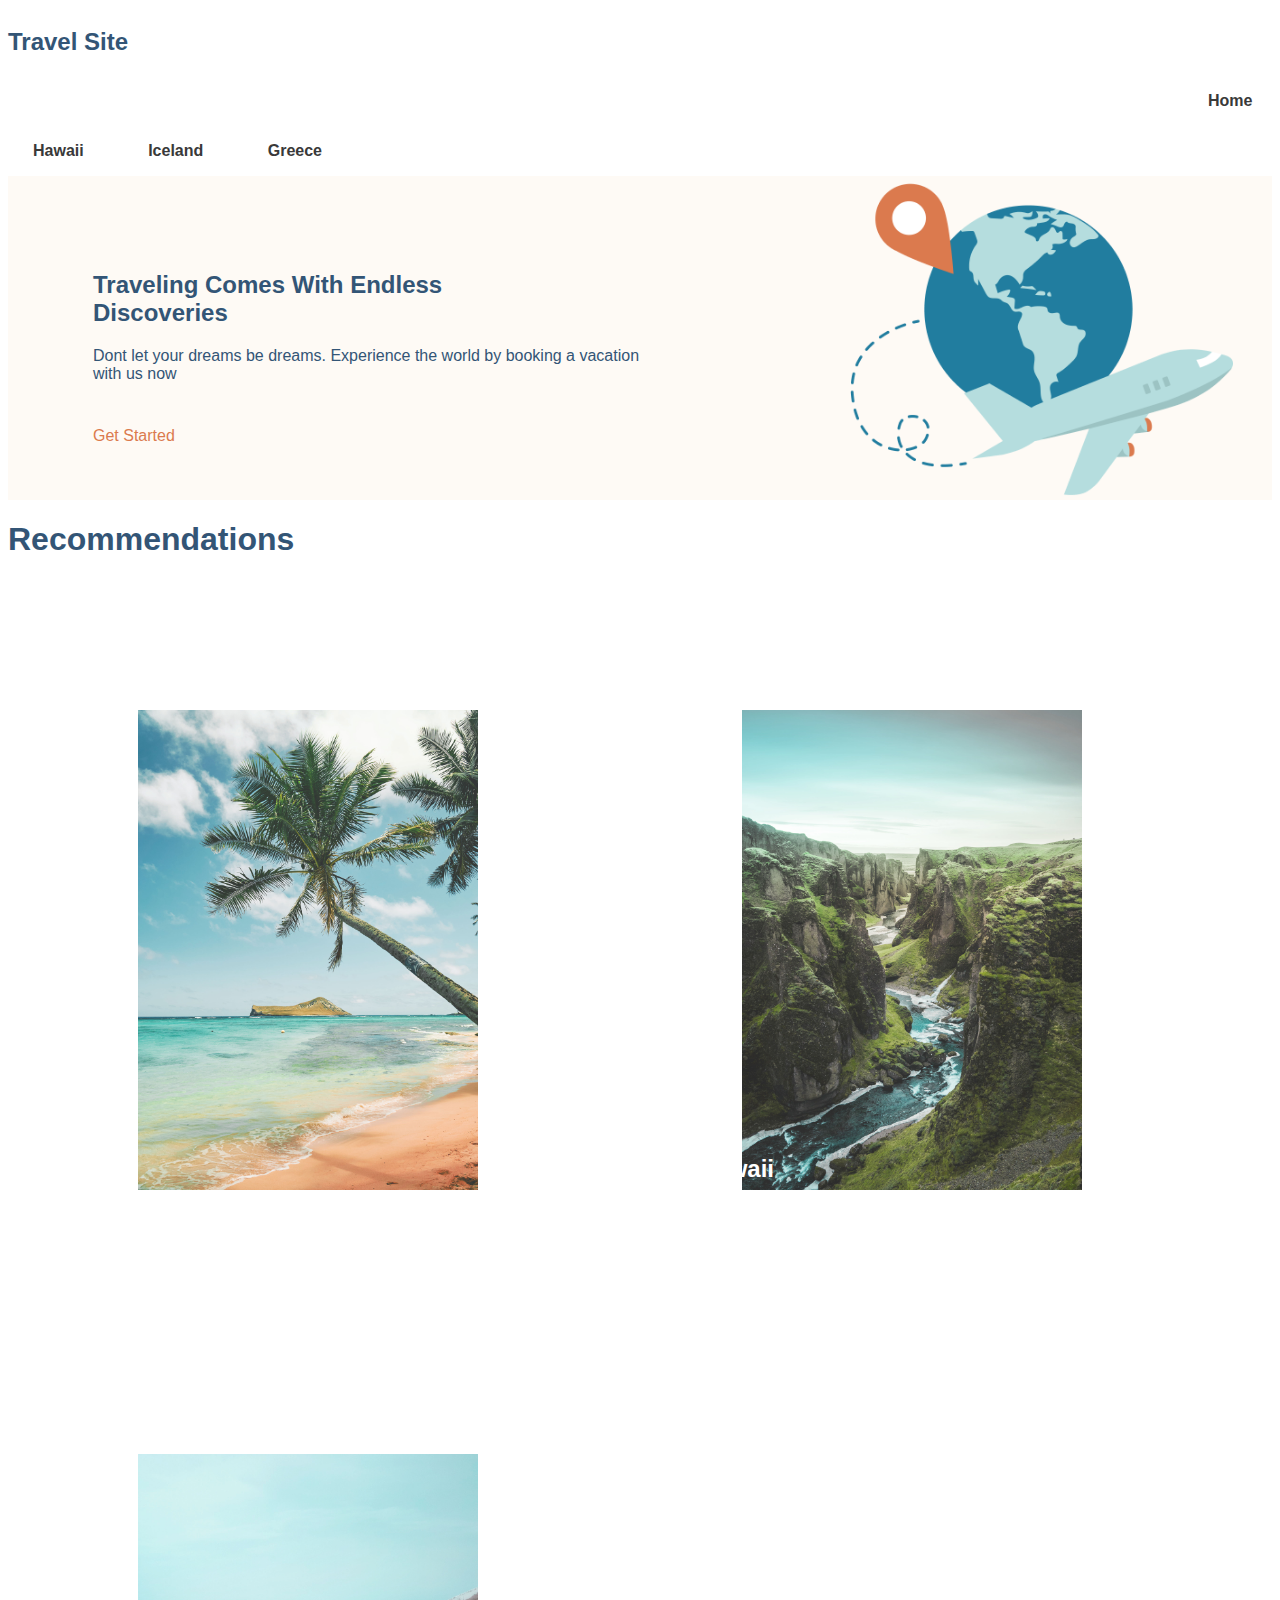
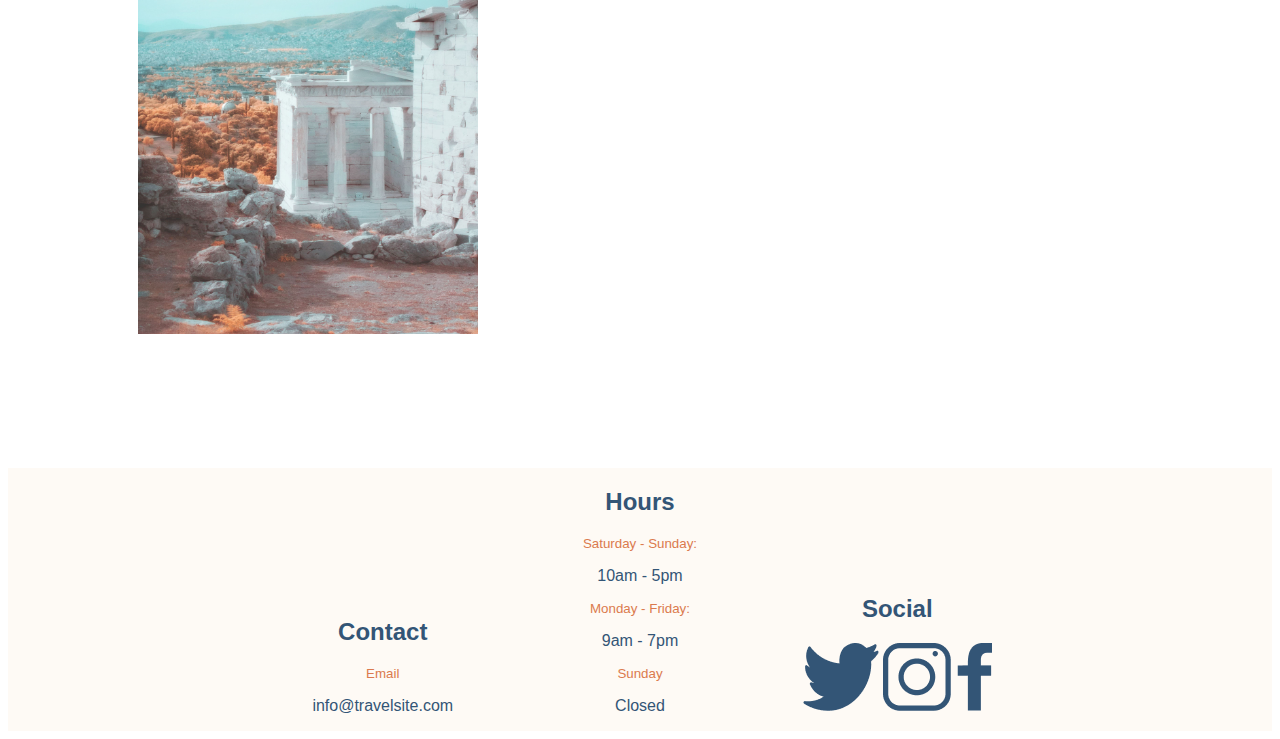
==== sebastian-kruszewski-travelsite/index.html @ a26eeb95 "Initial commit" ====
<!DOCTYPE html>
<html lang="en">
<head>
    <meta charset="UTF-8">
    <meta http-equiv="X-UA-Compatible" content="IE=edge">
    <meta name="viewport" content="width=device-width, initial-scale=1.0">
    <title>Travel Site</title>
    <link rel="stylesheet" href="../sebastian-kruszewski-travelsite/css/reset.css">
    <link rel="stylesheet" href="../sebastian-kruszewski-travelsite/css/global.css">
    <link rel="stylesheet" href="../sebastian-kruszewski-travelsite/css/main.css">
</head>
<body>
    <header>
        <nav>
                    <li><a class="blue-text" href="/"><h2>Travel Site</h2></a></li> <!--remove li -->
                    <li><a href="/"><p class="nav-links nav-links-pushoff">Home</p></a></li>
                    <li><a href="/menu.html"><p class="nav-links">Hawaii</p></a></li>
                    <li><a href="/"><p class="nav-links">Iceland</p></a></li>
                    <li><a href="/"><p class="nav-links">Greece</p></a></li>
        </nav>
        <section class="hero-container">
                <h2 class="hero-big-text blue-text">Traveling Comes With Endless Discoveries</h2>
                <p class="hero-index-text blue-small-text">Dont let your dreams be dreams. Experience the world by booking a vacation with us now</p>
                <a href="/"><p class="hero-get-started-button">Get Started</p></a>
            <div class="hero-container-image"><!--remove li -->
                <img class="hero-container-image" src="../sebastian-kruszewski-travelsite/assests/hero.png"></div>
        </section>
    </header>
<!--add main section -->
        <section class="destination-cards-container">
                    <h1 class="blue-text">Recommendations</h1>
                    </div>
                    <div class="destination-cards">
                        <a href="/"><img src="../sebastian-kruszewski-travelsite/assests/hawaii.jpg" alt="hawaii" class="item-pic"></a>
                        <h2 class="desination-cards-text">Hawaii</h2>
                    </div>
                    <div class="destination-cards">
                        <a href="/"><img src="../sebastian-kruszewski-travelsite/assests/iceland.jpg" alt="iceland" class="item-pic"></a>
                        <h2 class="desination-cards-text">Iceland</h2>
                    </div>
                    <div class="destination-cards">
                        <a href="/"><img src="../sebastian-kruszewski-travelsite/assests/greece.jpg" alt="greece" class="item-pic"></a>
                        <h2 class="desination-cards-text">Greece</h2>
                    </div>
                </div>
        </section>
<!--add footer section -->
        <section class="footer">
            <div class="footer-address">
                <h2 class="blue-text">Contact</h2>
                <p class="footer-gold-text">Email</p>
                <p class="blue-small-text">info@travelsite.com</p> 
            </div>
            <div class="footer-hours">
                <h2 class="blue-text">Hours</h2>
                    <p class="footer-gold-text">Saturday - Sunday:</p>
                        <p class="blue-small-text"> 10am - 5pm</p>
                    <p class="footer-gold-text">Monday - Friday:</p>
                        <p class="blue-small-text"> 9am - 7pm</p>
                    <p class="footer-gold-text">Sunday</p>
                        <p class="blue-small-text"> Closed </p>
            </div>
            <div class="footer-social">
                <h2 class="blue-text">Social</h2>
                <a href="www.Twitter.com"><img src="../sebastian-kruszewski-travelsite/assests/icon-twitter.png"></a> <a href="www.Instagram.com"><img src="../sebastian-kruszewski-travelsite/assests/icon-instagram.png"></a> <a href="www.facebook.com"><img src="../sebastian-kruszewski-travelsite/assests/icon-facebook.png"></a>
            </div>
        </section>
</body>
</html>
---- sebastian-kruszewski-travelsite/css/global.css ----
*,
*::before,
*::after {
  box-sizing: border-box;
  font-family: Verdana, Geneva, Tahoma, sans-serif, sans-serif;
}

.footer {
    width: 100%;
    display: inline-block;
    text-align: center;
    background-color: #FEFAF5;
}

.footer-hours {
        width: 20%;
        display:inline-block;
        }

.footer-address {
            width: 20%;
            display: inline-block;
            }


.footer-social {
                width: 20%;
                display: inline-block;
                text-align: center;
              }

.footer-gold-text {
color: #DB7A4E;
font-size: smaller;

}

li a {
                text-decoration: none;
                color:#393939;
                text-align: center;
                font-weight: bold;
                
                 }

li {
                    display: inline-block;
                    margin-right: 35px; /* add spacing between items */
                    text-decoration: none;
                }
nav {
    background-color: #FFFFFF;
}

.nav-links {
padding-left: 25px;
}

.nav-links-pushoff {
    padding-left: 1200px;
}


.blue-small-text {
    color: #335576;
}

.blue-mid-text {
    color:#335576;
    font-size: larger;
}

.blue-text {
    color:#335576;
}
---- sebastian-kruszewski-travelsite/css/main.css ----
*,
*::before,
*::after {
  box-sizing: border-box;
}


.hero-container-image {
    padding-left: 43%;
        max-height: 90%;
        max-width: 98%;
        }

.hero-container {
            background-color: #FEFAF5;
        }

.hero-big-text {
    width: 375px;
    margin-left: 5.312rem;
    padding-top: 4.687rem;
    position: absolute;

}
        
 .hero-index-text {
    width: 575px;
    margin-left: 5.312rem;
    padding-top: 9.687rem;
    position: absolute;

     }

     .hero-get-started-button {
            width: 375px;
            margin-left: 5.312rem;
            padding-top: 14.687rem;
            position: absolute;
            color: #DB7A4E;
             }

    .destination-cards-container {
        background-color: #FFFFFF;
    }


    .destination-cards {
            position: relative;
            border-radius: 20px ;
            display: inline-table;
            text-align: center;
            margin: 8.125rem;
            background-color: white;
            
    }

    .desination-cards-text {
        display:inline-block;
        position: absolute;
        padding-top: 425px;
        z-index: 1;
        padding-left: 220px;
        color: #FFFFFF;
        
    
    }
    .item-pic {
        width: 340px;
        height: 480px;
        display:inline-block;
    
    }
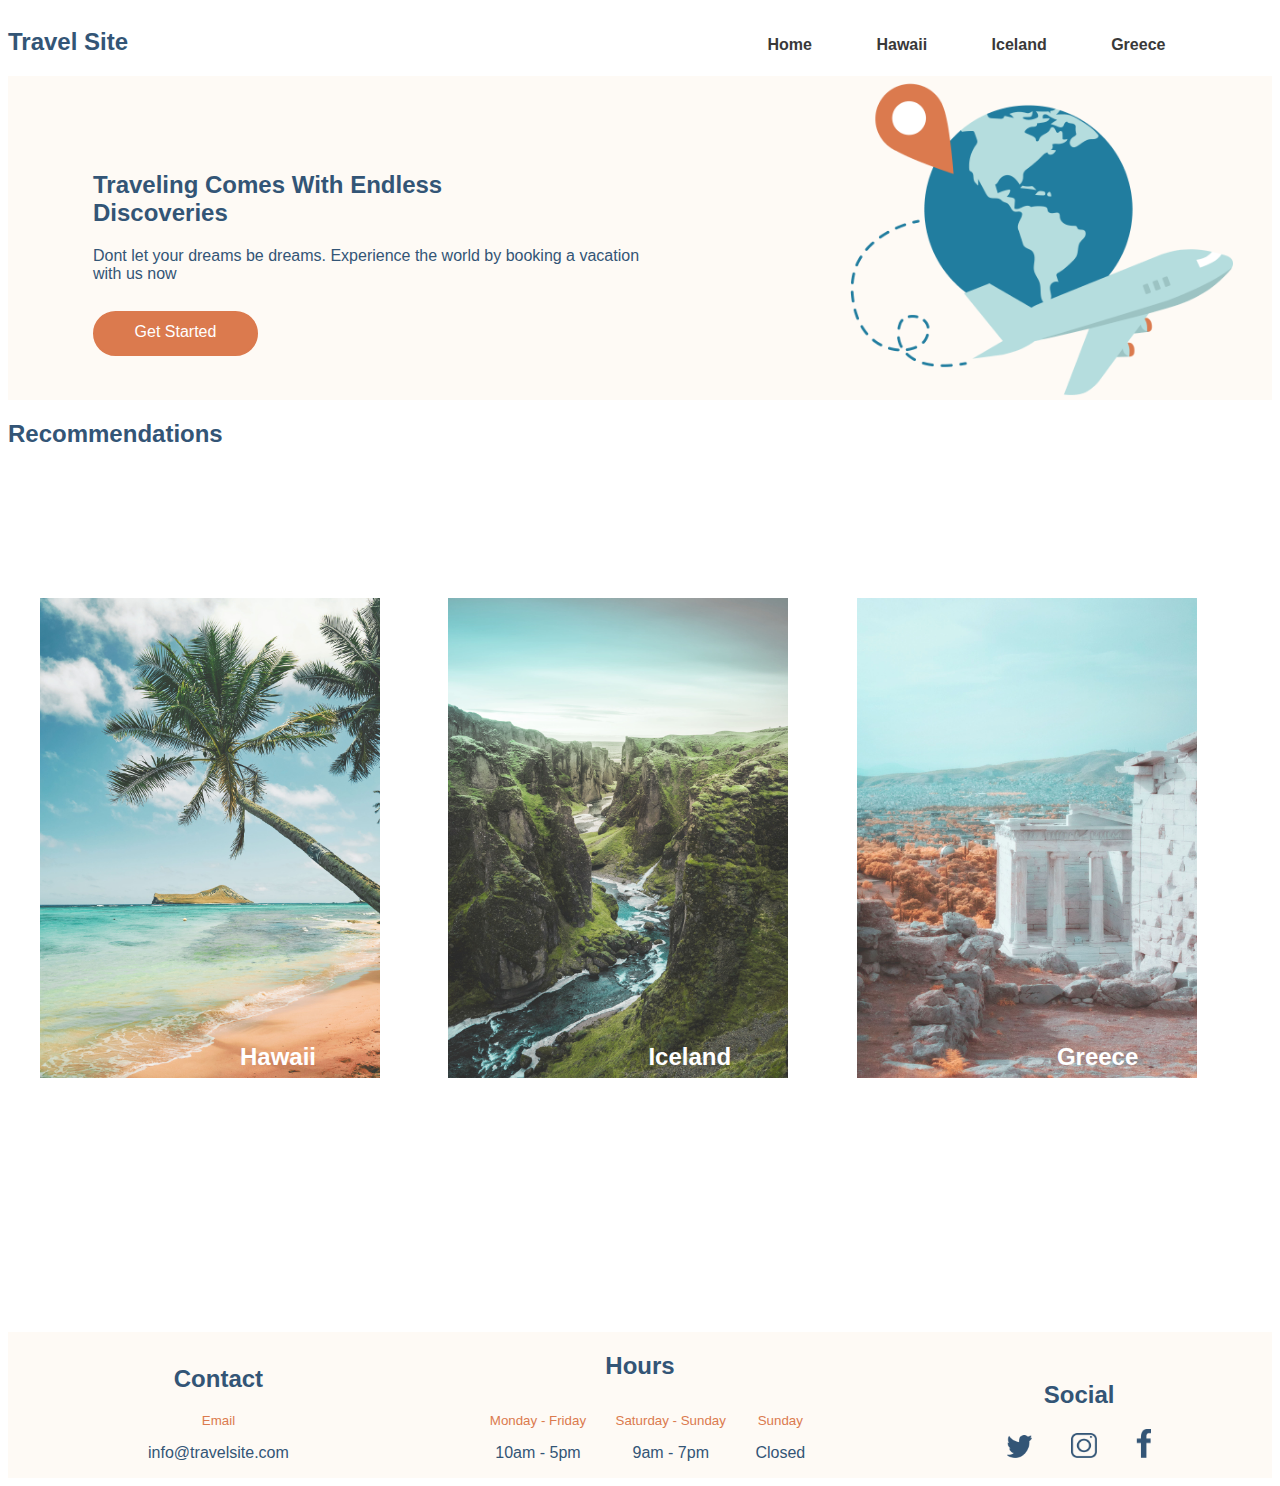
==== commit d8408238: "Most HTML/CSS done, Links to be set to proper locations" ====
--- a/sebastian-kruszewski-travelsite/index.html
+++ b/sebastian-kruszewski-travelsite/index.html
@@ -27,23 +27,24 @@
         </section>
     </header>
 <!--add main section -->
-        <section class="destination-cards-container">
-                    <h1 class="blue-text">Recommendations</h1>
-                    </div>
-                    <div class="destination-cards">
-                        <a href="/"><img src="../sebastian-kruszewski-travelsite/assests/hawaii.jpg" alt="hawaii" class="item-pic"></a>
-                        <h2 class="desination-cards-text">Hawaii</h2>
-                    </div>
-                    <div class="destination-cards">
-                        <a href="/"><img src="../sebastian-kruszewski-travelsite/assests/iceland.jpg" alt="iceland" class="item-pic"></a>
-                        <h2 class="desination-cards-text">Iceland</h2>
-                    </div>
-                    <div class="destination-cards">
-                        <a href="/"><img src="../sebastian-kruszewski-travelsite/assests/greece.jpg" alt="greece" class="item-pic"></a>
-                        <h2 class="desination-cards-text">Greece</h2>
-                    </div>
+        
+<section class="destination-cards-background">
+            <section class="desination-cards-container">
+                <h2 class="blue-text">Recommendations</h2>
+                        <div class="destination-cards">
+                            <h2 class="desination-cards-text">Hawaii</h2>
+                            <a href="/"><img src="../sebastian-kruszewski-travelsite/assests/hawaii.jpg" alt="hawaii" class="item-pic"></a>
+                        </div>
+                        <div class="destination-cards">
+                            <h2 class="desination-cards-text">Iceland</h2>
+                            <a href="/"><img src="../sebastian-kruszewski-travelsite/assests/iceland.jpg" alt="iceland" class="item-pic"></a>
+                        </div>
+                        <div class="destination-cards">
+                            <h2 class="desination-cards-text">Greece</h2>
+                            <a href="/"><img src="../sebastian-kruszewski-travelsite/assests/greece.jpg" alt="greece" class="item-pic"></a>
+                        </section>
                 </div>
-        </section>
+</section>
 <!--add footer section -->
         <section class="footer">
             <div class="footer-address">
@@ -52,17 +53,29 @@
                 <p class="blue-small-text">info@travelsite.com</p> 
             </div>
             <div class="footer-hours">
-                <h2 class="blue-text">Hours</h2>
-                    <p class="footer-gold-text">Saturday - Sunday:</p>
-                        <p class="blue-small-text"> 10am - 5pm</p>
-                    <p class="footer-gold-text">Monday - Friday:</p>
-                        <p class="blue-small-text"> 9am - 7pm</p>
-                    <p class="footer-gold-text">Sunday</p>
-                        <p class="blue-small-text"> Closed </p>
-            </div>
-            <div class="footer-social">
-                <h2 class="blue-text">Social</h2>
-                <a href="www.Twitter.com"><img src="../sebastian-kruszewski-travelsite/assests/icon-twitter.png"></a> <a href="www.Instagram.com"><img src="../sebastian-kruszewski-travelsite/assests/icon-instagram.png"></a> <a href="www.facebook.com"><img src="../sebastian-kruszewski-travelsite/assests/icon-facebook.png"></a>
+                <h2 class="blue-text footer_bighours-text">Hours</h2>
+                    <div class="footer_hours_text">
+                        <div class="footer_hours_weekday">
+                            <p class="footer-gold-text">Monday - Friday</p>
+                                <p class="blue-small-text"> 10am - 5pm</p>
+                        </div>
+                        <div class="footer_hours_weekend">
+                            <p class="footer-gold-text">Saturday - Sunday</p>
+                                <p class="blue-small-text"> 9am - 7pm</p>
+                        </div>
+                        <div class="footer_hours_sunday">
+                            <p class="footer-gold-text">Sunday</p>
+                                <p class="blue-small-text"> Closed </p>
+                         </div>
+                    </div>
+                </div>
+            <div class="footer_social_container">
+                <h2 class="blue-text footer_social-text">Social</h2>
+                <div class="footer_social-logos">
+                    <a href="www.Twitter.com"><img class="footer_social-twitter" src="../sebastian-kruszewski-travelsite/assests/icon-twitter.png"></a>
+                    <a href="www.Instagram.com"><img class="footer_social-instagram" src="../sebastian-kruszewski-travelsite/assests/icon-instagram.png"></a>
+                    <a href="www.facebook.com"><img class="footer_social-facebook" src="../sebastian-kruszewski-travelsite/assests/icon-facebook.png"></a>
+                </div>
             </div>
         </section>
 </body>
--- a/sebastian-kruszewski-travelsite/css/global.css
+++ b/sebastian-kruszewski-travelsite/css/global.css
@@ -3,27 +3,47 @@
 *::after {
   box-sizing: border-box;
   font-family: Verdana, Geneva, Tahoma, sans-serif, sans-serif;
+  
 }
 
 .footer {
     width: 100%;
-    display: inline-block;
     text-align: center;
     background-color: #FEFAF5;
+    display: flexbox;
+    justify-content: space-evenly;
 }
 
 .footer-hours {
-        width: 20%;
+        width: 46%;
         display:inline-block;
         }
+
 
 .footer-address {
             width: 20%;
             display: inline-block;
             }
+    .footer_hours_weekday {
+        display: inline-block;
+        margin-left: 15px;
 
+    }
+    .footer_hours_weekend {
+        display: inline-block;
+        margin-left: 25px;
 
-.footer-social {
+    }
+    .footer_hours_sunday {
+        display: inline-block;
+        margin-left: 25px;
+
+    }
+    .footer_bighours-text {
+        text-align: center;
+    }
+
+.footer_social_container {
                 width: 20%;
                 display: inline-block;
                 text-align: center;
@@ -34,6 +54,25 @@
 font-size: smaller;
 
 }
+
+.footer_social-facebook {
+    width: 6%;
+    margin-left: 35px;
+}
+
+.footer_social-twitter {
+    width: 10%;
+    margin-left: 35px;
+    
+}
+.footer_social-instagram {
+    width: 10%;
+    margin-left: 35px;
+}
+.footer_social-text {
+    margin-left: 35px;
+}
+
 
 li a {
                 text-decoration: none;
@@ -57,7 +96,7 @@
 }
 
 .nav-links-pushoff {
-    padding-left: 1200px;
+    padding-left: 600px;
 }
 
 
@@ -72,4 +111,12 @@
 
 .blue-text {
     color:#335576;
-}+}
+
+
+
+
+
+
+
+
--- a/sebastian-kruszewski-travelsite/css/main.css
+++ b/sebastian-kruszewski-travelsite/css/main.css
@@ -32,42 +32,60 @@
      }
 
      .hero-get-started-button {
-            width: 375px;
+            width: 165px;
+            height: 45px;
+            text-align: center;
             margin-left: 5.312rem;
-            padding-top: 14.687rem;
+            margin-top: 14.687rem;
+            padding: 10px;
             position: absolute;
-            color: #DB7A4E;
+            color: white;
+            border: #DB7A4E 2px solid;
+            background-color: #DB7A4E;
+            border-radius: 25px;
              }
 
-    .destination-cards-container {
+   
+   
+    .destination-cards-background{
         background-color: #FFFFFF;
+        display: flex;
     }
-
+    .desination-cards-container {
+   padding-bottom: 250px;
+    }
 
     .destination-cards {
             position: relative;
             border-radius: 20px ;
             display: inline-table;
             text-align: center;
-            margin: 8.125rem;
+            margin-top: 8.125rem;
+            margin-left: 2rem;
+            margin-right: 2rem;
             background-color: white;
-            
+            max-width: 25%;
     }
 
     .desination-cards-text {
         display:inline-block;
         position: absolute;
         padding-top: 425px;
+        margin-left: 200px;
         z-index: 1;
-        padding-left: 220px;
         color: #FFFFFF;
-        
-    
     }
+
+.pass_through {
+
+position: relative;
+}
     .item-pic {
-        width: 340px;
-        height: 480px;
+        width: 21.25rem;
+        height: 30rem;
         display:inline-block;
+        position: relative;
+        z-index: 0;
     
     }
 
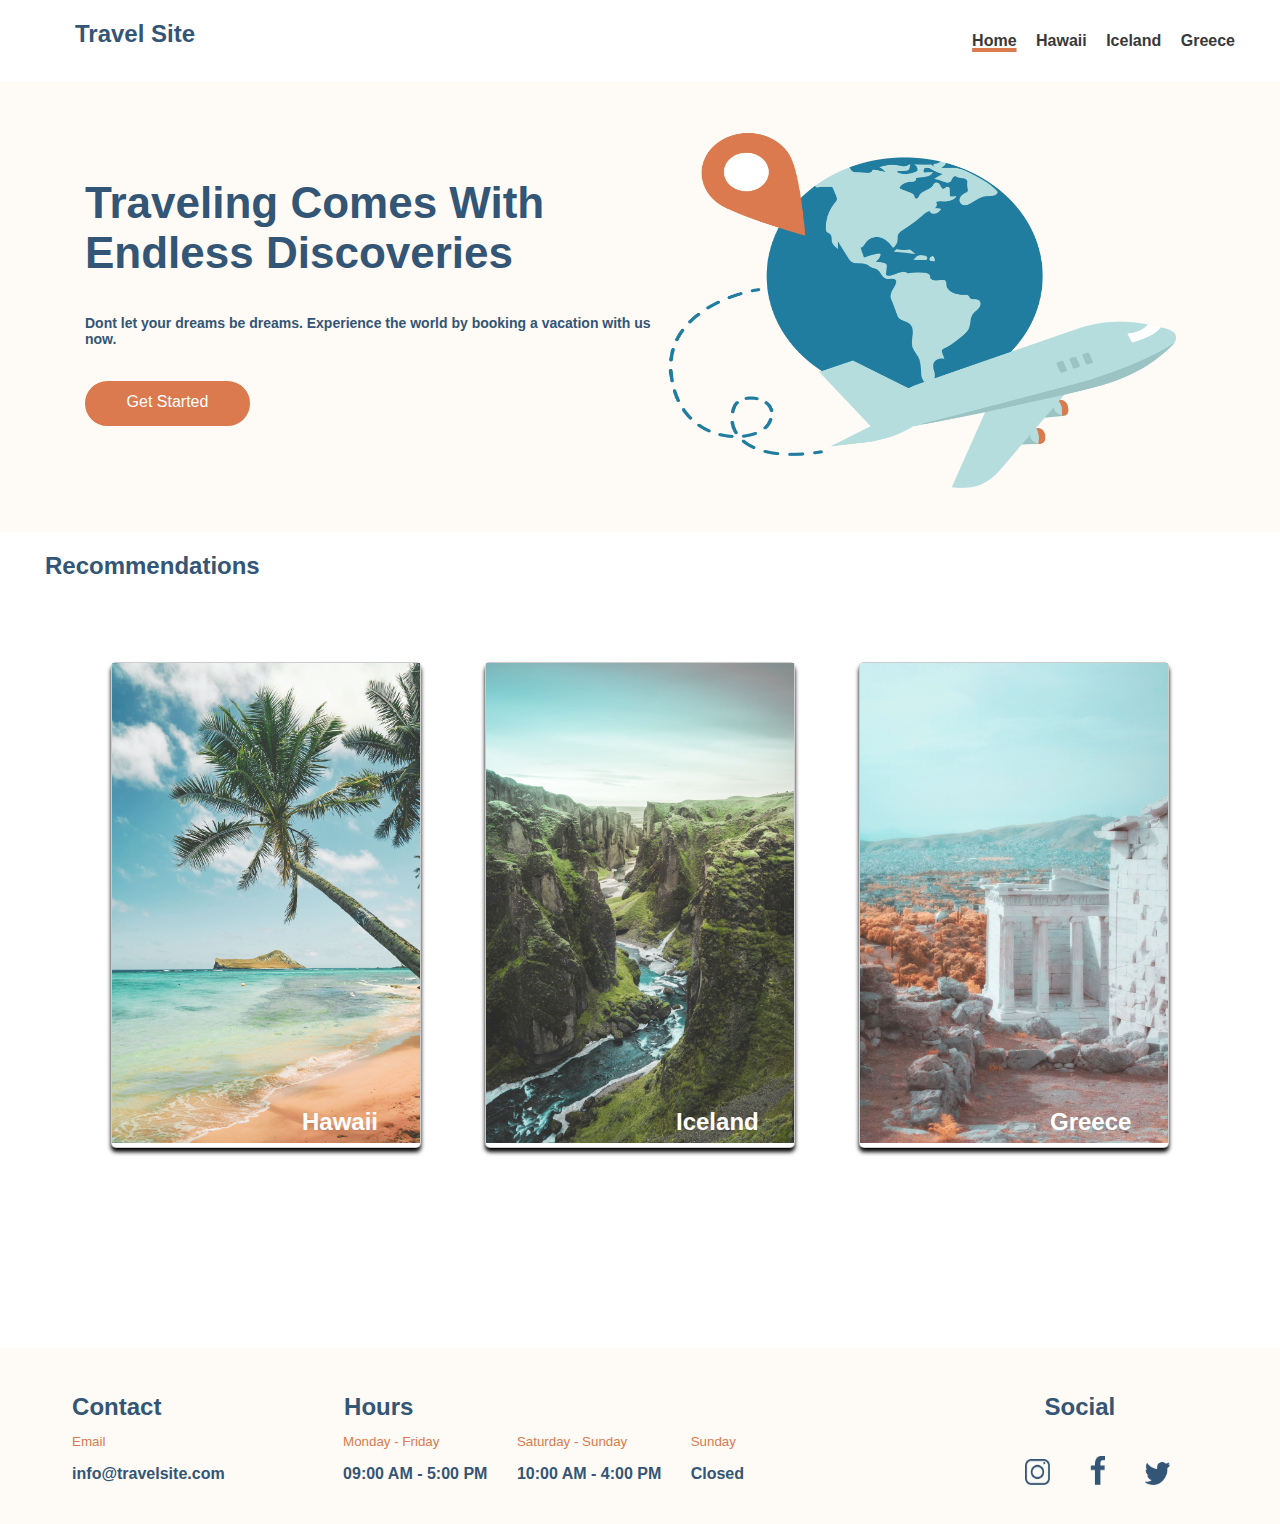
==== commit 4c9afc45: "Ready for Submission" ====
--- a/sebastian-kruszewski-travelsite/index.html
+++ b/sebastian-kruszewski-travelsite/index.html
@@ -1,82 +1,80 @@
 <!DOCTYPE html>
 <html lang="en">
-<head>
-    <meta charset="UTF-8">
-    <meta http-equiv="X-UA-Compatible" content="IE=edge">
-    <meta name="viewport" content="width=device-width, initial-scale=1.0">
-    <title>Travel Site</title>
-    <link rel="stylesheet" href="../sebastian-kruszewski-travelsite/css/reset.css">
-    <link rel="stylesheet" href="../sebastian-kruszewski-travelsite/css/global.css">
-    <link rel="stylesheet" href="../sebastian-kruszewski-travelsite/css/main.css">
-</head>
-<body>
-    <header>
-        <nav>
-                    <li><a class="blue-text" href="/"><h2>Travel Site</h2></a></li> <!--remove li -->
-                    <li><a href="/"><p class="nav-links nav-links-pushoff">Home</p></a></li>
-                    <li><a href="/menu.html"><p class="nav-links">Hawaii</p></a></li>
-                    <li><a href="/"><p class="nav-links">Iceland</p></a></li>
-                    <li><a href="/"><p class="nav-links">Greece</p></a></li>
-        </nav>
-        <section class="hero-container">
-                <h2 class="hero-big-text blue-text">Traveling Comes With Endless Discoveries</h2>
-                <p class="hero-index-text blue-small-text">Dont let your dreams be dreams. Experience the world by booking a vacation with us now</p>
-                <a href="/"><p class="hero-get-started-button">Get Started</p></a>
-            <div class="hero-container-image"><!--remove li -->
-                <img class="hero-container-image" src="../sebastian-kruszewski-travelsite/assests/hero.png"></div>
-        </section>
-    </header>
-<!--add main section -->
-        
-<section class="destination-cards-background">
-            <section class="desination-cards-container">
-                <h2 class="blue-text">Recommendations</h2>
-                        <div class="destination-cards">
-                            <h2 class="desination-cards-text">Hawaii</h2>
-                            <a href="/"><img src="../sebastian-kruszewski-travelsite/assests/hawaii.jpg" alt="hawaii" class="item-pic"></a>
+    <head>
+        <meta charset="UTF-8">
+        <meta http-equiv="X-UA-Compatible" content="IE=edge">
+        <meta name="viewport" content="width=device-width, initial-scale=1.0">
+        <title>Travel Site</title>
+        <link rel="stylesheet" href="../sebastian-kruszewski-travelsite/css/global.css">
+        <link rel="stylesheet" href="../sebastian-kruszewski-travelsite/css/main.css">
+    </head>
+    <body>
+        <header>
+            <nav>
+                <a class href="index.html"><h2 class="nav-logo">Travel Site</h2></a>
+                <ul>
+                    <li><a href="index.html"><p class="nav_links nav_links--pushoff current-menu-item">Home</p></a></li>
+                    <li><a href="../sebastian-kruszewski-travelsite/pages/hawaii.html"><p class="nav_links">Hawaii</p></a></li>
+                    <li><a href="../sebastian-kruszewski-travelsite/pages/iceland.html"><p class="nav_links">Iceland</p></a></li>
+                    <li><a href="../sebastian-kruszewski-travelsite/pages/greece.html"><p class="nav_links nav_links--pushback">Greece</p></a></li>
+                </ul>   
+            </nav>
+            <section class="hero-container">
+                    <h2 class="hero-container_header">Traveling Comes With Endless Discoveries</h2>
+                    <p class="hero-container_index-text blue-text-small">Dont let your dreams be dreams. Experience the world by booking a vacation with us now.</p>
+                    <a href="/"><p class="hero-container_get-started-button">Get Started</p></a>
+                <div class="hero-container__image">
+                    <img class="hero-container__image" src="../sebastian-kruszewski-travelsite/assests/hero.png">
+                </div>
+            </section>
+        </header>
+        <main>     
+            <h2 class="destination-cards-container__header">Recommendations</h2>    
+            <section class="destination-cards-container">
+                <div class="destination-cards">
+                    <a href="../sebastian-kruszewski-travelsite/pages/hawaii.html"><h2 class="desination-cards-container__text">Hawaii</h2></a>
+                    <a href="../sebastian-kruszewski-travelsite/pages/hawaii.html"><img src="../sebastian-kruszewski-travelsite/assests/hawaii.jpg" alt="hawaii" class="item-pic"></a>
+                </div>
+                <div class="destination-cards">
+                    <a href="../sebastian-kruszewski-travelsite/pages/iceland.html"><h2 class="desination-cards-container__text">Iceland</h2></a>
+                    <a href="../sebastian-kruszewski-travelsite/pages/iceland.html"><img src="../sebastian-kruszewski-travelsite/assests/iceland.jpg" alt="iceland" class="item-pic"></a>
+                </div>
+                <div class="destination-cards">
+                    <a href="../sebastian-kruszewski-travelsite/pages/greece.html"><h2 class="desination-cards-container__text">Greece</h2></a>
+                    <a href="../sebastian-kruszewski-travelsite/pages/greece.html"><img src="../sebastian-kruszewski-travelsite/assests/greece.jpg" alt="greece" class="item-pic"></a>
+            </section>
+        </main> 
+        <footer class="footer-container">
+                <div class="footer-container__address">
+                    <h2 class="footer-container__contact-header">Contact</h2>
+                    <p class="footer-container__dates footer-container__dates--email">Email</p>
+                    <p class="blue-text-small">info@travelsite.com</p> 
+                </div>
+                <div class="footer-container__hours">
+                    <h2 class="footer-container__hours-header">Hours</h2>
+                        <div class="footer-container__hours-text">
+                            <div class="footer-container__hours-weekday">
+                                <p class="footer-container__dates">Monday - Friday</p>
+                                <p class="blue-text-small"> 09:00 AM - 5:00 PM</p>
+                            </div>
+                            <div class="footer-container__hours-weekend">
+                                <p class="footer-container__dates">Saturday - Sunday</p>
+                                <p class="blue-text-small"> 10:00 AM - 4:00 PM</p>
+                            </div>
+                            <div class="footer-container__hours-sunday">
+                                <p class="footer-container__dates">Sunday</p>
+                                <p class="blue-text-small"> Closed </p>
+                            </div>
                         </div>
-                        <div class="destination-cards">
-                            <h2 class="desination-cards-text">Iceland</h2>
-                            <a href="/"><img src="../sebastian-kruszewski-travelsite/assests/iceland.jpg" alt="iceland" class="item-pic"></a>
-                        </div>
-                        <div class="destination-cards">
-                            <h2 class="desination-cards-text">Greece</h2>
-                            <a href="/"><img src="../sebastian-kruszewski-travelsite/assests/greece.jpg" alt="greece" class="item-pic"></a>
-                        </section>
                 </div>
-</section>
-<!--add footer section -->
-        <section class="footer">
-            <div class="footer-address">
-                <h2 class="blue-text">Contact</h2>
-                <p class="footer-gold-text">Email</p>
-                <p class="blue-small-text">info@travelsite.com</p> 
-            </div>
-            <div class="footer-hours">
-                <h2 class="blue-text footer_bighours-text">Hours</h2>
-                    <div class="footer_hours_text">
-                        <div class="footer_hours_weekday">
-                            <p class="footer-gold-text">Monday - Friday</p>
-                                <p class="blue-small-text"> 10am - 5pm</p>
-                        </div>
-                        <div class="footer_hours_weekend">
-                            <p class="footer-gold-text">Saturday - Sunday</p>
-                                <p class="blue-small-text"> 9am - 7pm</p>
-                        </div>
-                        <div class="footer_hours_sunday">
-                            <p class="footer-gold-text">Sunday</p>
-                                <p class="blue-small-text"> Closed </p>
-                         </div>
+                <div class="footer-container__social">
+                    <h2 class="footer-container__social_text" >Social</h2>
+                    <div class="footer-container__social-logos">
+                        <a href="https://www.Instagram.com"><img class="footer-container__social-logos--instagram" src="../sebastian-kruszewski-travelsite/assests/icon-instagram.png"></a>
+                        <a href="https://www.facebook.com"><img class="footer-container__social-logos--facebook" src="../sebastian-kruszewski-travelsite/assests/icon-facebook.png"></a>
+                        <a href="https://www.Twitter.com"><img class="footer-container__social-logos--twitter" src="../sebastian-kruszewski-travelsite/assests/icon-twitter.png"></a>
                     </div>
                 </div>
-            <div class="footer_social_container">
-                <h2 class="blue-text footer_social-text">Social</h2>
-                <div class="footer_social-logos">
-                    <a href="www.Twitter.com"><img class="footer_social-twitter" src="../sebastian-kruszewski-travelsite/assests/icon-twitter.png"></a>
-                    <a href="www.Instagram.com"><img class="footer_social-instagram" src="../sebastian-kruszewski-travelsite/assests/icon-instagram.png"></a>
-                    <a href="www.facebook.com"><img class="footer_social-facebook" src="../sebastian-kruszewski-travelsite/assests/icon-facebook.png"></a>
-                </div>
-            </div>
-        </section>
-</body>
+        </footer>
+    </body>
 </html>--- a/sebastian-kruszewski-travelsite/css/global.css
+++ b/sebastian-kruszewski-travelsite/css/global.css
@@ -5,118 +5,154 @@
   font-family: Verdana, Geneva, Tahoma, sans-serif, sans-serif;
   
 }
-
-.footer {
-    width: 100%;
-    text-align: center;
-    background-color: #FEFAF5;
-    display: flexbox;
-    justify-content: space-evenly;
+body {
+    margin: 0;
 }
 
-.footer-hours {
-        width: 46%;
-        display:inline-block;
-        }
+a {
+    text-decoration: none;
+}
+
+li {
+    
+            display: inline-block;
+            text-decoration: none;
+               
+ }
+
+nav {
+            background-color: #FFFFFF;
+            display: flex;
+            justify-content:space-between;
+}
+
+.nav_links {
+            font-weight: 600;
+            padding-left: 15px;
+            text-decoration: none;
+            color:#393939;
+            text-align: center;
+            font-weight: bold;
+
+}
+
+.nav-logo {
+            padding-left: 75px;
+            color:#335576;
+}
+
+.nav_links--pushoff {
+            padding-left: 625px;
+}
+
+.nav_links--pushback {
+            padding-right: 45px;
+}
+
+.current-menu-item {
+            text-decoration: underline #DB7A4E 4px ;
+}
+
+.logo {
+            color:#335576;
+            padding-left: 90px;
+}
+
+.blue-text-small {
+            color: #335576;
+            font-weight:bold;
+}
+
+.blue_text {
+            color:#335576;
+}
+
+.footer-container {
+            width: 100%;
+            padding-top: 25px;
+            padding-bottom: 25px;
+            background-color: #FEFAF5;
+            justify-content: center;
+            display: flex;
+}
+
+.footer-container__hours {
+            width: 46%;
+            display:inline-block;
+}
 
 
-.footer-address {
+.footer-container__address {
             width: 20%;
             display: inline-block;
-            }
-    .footer_hours_weekday {
-        display: inline-block;
-        margin-left: 15px;
+}
 
-    }
-    .footer_hours_weekend {
-        display: inline-block;
-        margin-left: 25px;
+/* .footer-container__hours-text {
 
-    }
-    .footer_hours_sunday {
-        display: inline-block;
-        margin-left: 25px;
+    } */
 
-    }
-    .footer_bighours-text {
-        text-align: center;
-    }
+.footer-container__hours-weekday {
+            display: inline-block;
+            margin-left: 15px;
 
-.footer_social_container {
+}
+.footer-container__hours-weekend {
+            display: inline-block;
+            margin-left: 25px;
+
+}
+.footer-container__hours-sunday {
+            display: inline-block;
+            margin-left: 25px;
+
+}
+.footer-container__hours-header {
+            margin-bottom: 0;
+            color: #335576;
+            padding-left:1rem;
+}
+
+.footer-container__contact-header {
+            margin-bottom: 0;
+            padding-right: 75px;
+            color:#335576;
+
+}
+
+.footer-container__social {
                 width: 20%;
                 display: inline-block;
                 text-align: center;
-              }
-
-.footer-gold-text {
-color: #DB7A4E;
-font-size: smaller;
-
 }
 
-.footer_social-facebook {
-    width: 6%;
-    margin-left: 35px;
+.footer-container__dates {
+                color: #DB7A4E;
+                font-size: smaller;
 }
 
-.footer_social-twitter {
-    width: 10%;
-    margin-left: 35px;
+.footer-container__dates--email{
+            padding-right: 140px;
+}
+
+.footer-container__social-logos--facebook {
+            width: 6%;
+            margin-left: 35px;
+}
+
+.footer-container__social-logos--twitter {
+            width: 10%;
+            margin-left: 35px;
     
 }
-.footer_social-instagram {
-    width: 10%;
-    margin-left: 35px;
+.footer-container__social-logos--instagram {
+            width: 10%;
+            margin-left: 35px;
 }
-.footer_social-text {
-    margin-left: 35px;
+.footer-container__social {
+            margin-left: 35px;
 }
 
-
-li a {
-                text-decoration: none;
-                color:#393939;
-                text-align: center;
-                font-weight: bold;
-                
-                 }
-
-li {
-                    display: inline-block;
-                    margin-right: 35px; /* add spacing between items */
-                    text-decoration: none;
-                }
-nav {
-    background-color: #FFFFFF;
+.footer-container__social_text {
+            padding-bottom: 15px;
+            color: #335576 ;
 }
-
-.nav-links {
-padding-left: 25px;
-}
-
-.nav-links-pushoff {
-    padding-left: 600px;
-}
-
-
-.blue-small-text {
-    color: #335576;
-}
-
-.blue-mid-text {
-    color:#335576;
-    font-size: larger;
-}
-
-.blue-text {
-    color:#335576;
-}
-
-
-
-
-
-
-
-
--- a/sebastian-kruszewski-travelsite/css/main.css
+++ b/sebastian-kruszewski-travelsite/css/main.css
@@ -1,63 +1,84 @@
 *,
 *::before,
 *::after {
-  box-sizing: border-box;
+        box-sizing: border-box;
 }
 
 
-.hero-container-image {
-    padding-left: 43%;
-        max-height: 90%;
-        max-width: 98%;
-        }
+.hero-container__image {
+        position: relative;
+        padding-left: 32%;
+        padding-top: 2%;
+        height: 95%;
+        width: 95%;
+        max-width: 1280px;
+}
 
 .hero-container {
             background-color: #FEFAF5;
-        }
+            height: 450px;
+            width: 100%;
+}
 
-.hero-big-text {
-    width: 375px;
-    margin-left: 5.312rem;
-    padding-top: 4.687rem;
-    position: absolute;
+.hero-container_header {
+            font-size: 44px;
+            width: 575px;
+            margin-left: 5.312rem;
+            padding-top: 3.687rem;
+            position: absolute;
+            color:#335576;
+            text-align: left;
 
 }
         
- .hero-index-text {
-    width: 575px;
-    margin-left: 5.312rem;
-    padding-top: 9.687rem;
-    position: absolute;
+ .hero-container_index-text {
+            width: 575px;
+            margin-left: 5.312rem;
+            padding-top: 13.687rem;
+            position: absolute;
+            text-align: left;
+            font-size: 14px;
+}
 
-     }
-
-     .hero-get-started-button {
+.hero-container_get-started-button {
             width: 165px;
             height: 45px;
             text-align: center;
             margin-left: 5.312rem;
-            margin-top: 14.687rem;
+            margin-top: 18.687rem;
             padding: 10px;
             position: absolute;
             color: white;
             border: #DB7A4E 2px solid;
             background-color: #DB7A4E;
             border-radius: 25px;
-             }
+}
 
+.destination-cards-container__header {
+    
+            display: flex;
+            position: absolute;
+            text-align: left;
+            color:#335576;
+            margin-left: 45px;
+            margin-right: 250px;
+}
    
    
-    .destination-cards-background{
-        background-color: #FFFFFF;
-        display: flex;
-    }
-    .desination-cards-container {
-   padding-bottom: 250px;
-    }
+.destination-cards-container{
+            background-color: #FFFFFF;
+            display: flex;
+            justify-content: center;
+            padding-bottom: 200px;
+}
 
-    .destination-cards {
+.destination-cards-container__stack {
+            padding-bottom: 250px;
+}
+    
+.destination-cards {
             position: relative;
-            border-radius: 20px ;
+            border-radius: 5px;
             display: inline-table;
             text-align: center;
             margin-top: 8.125rem;
@@ -65,29 +86,31 @@
             margin-right: 2rem;
             background-color: white;
             max-width: 25%;
-    }
+            border: 1px solid;
+            border-color: rgba(0,0,0,0.2);
+            box-shadow: 0px 4px 4px black;
+ }
 
-    .desination-cards-text {
+.desination-cards-container__text {
         display:inline-block;
         position: absolute;
         padding-top: 425px;
-        margin-left: 200px;
+        margin-left: 190px;
         z-index: 1;
         color: #FFFFFF;
-    }
+}
 
 .pass_through {
-
-position: relative;
+        position: relative;
 }
-    .item-pic {
-        width: 21.25rem;
-        height: 30rem;
+   
+.item-pic {
+        width: 19.25rem;
+        height: 480px;
         display:inline-block;
         position: relative;
         z-index: 0;
-    
-    }
+}
 
 
 
